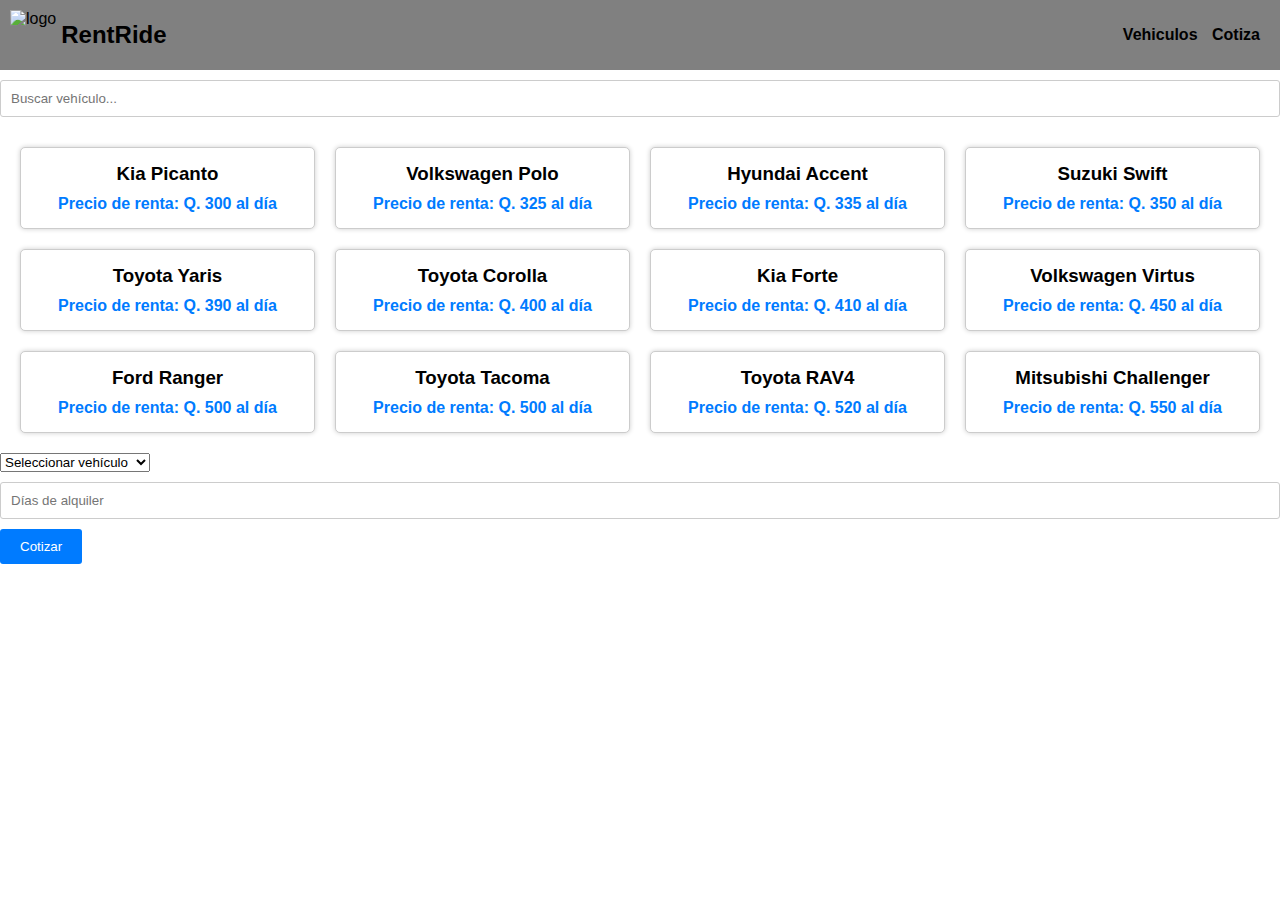
==== page.html @ ec5d3be3 "agregando cambios solicitados por el tutor" ====
<!DOCTYPE html>
<html lang="en">
<head>
    <meta charset="UTF-8">
    <meta name="viewport" content="width=device-width, initial-scale=1.0">
    <title>RendRide</title>
    <link rel="stylesheet" href="/style.css">
</head>
<body class="body-page">
    <header>        
        <div class="logo">            
            <img src="./assets/logo6.png" alt="logo">
            <h2 class="nombre">RentRide</h2>
        </div>        
        <nav>
            <a href="" class="nav-link">Vehiculos</a>
            <a href="" class="nav-link">Cotiza</a>
        </nav>
    </header>
    <div class="contenedor-busqueda">
        <input type="text" id="busqueda" placeholder="Buscar vehículo...">
    </div>
    <div class="contenedor-tarjetas">

    </div>
    <div>
        <select id="seleccionarvehiculo">
            <option value="">Seleccionar vehículo</option>
            <option value="300">Kia Picanto</option>
            <option value="325">Volkswagen Polo</option>
            <option value="335">Hyundai Accent</option>
            <option value="350">Suzuki Swift</option>
            <option value="390">Toyota Yaris</option>
            <option value="400">Toyota Corolla</option>
            <option value="500">Ford Ranger</option>
            <option value="500">Toyota Tacoma</option>
            <option value="520">Toyota RAV4</option>
            <option value="550">Mitsubishi Challenger</option>
        </select>
        <input type="number" id="dias" placeholder="Días de alquiler">
        <button id="cotizarboton">Cotizar</button>
        <div id="cotizaciones" class="contenedor-cotizaciones"></div>
    </div>
    <script src="/main.js"></script>
</body>
</html>
---- style.css ----
* {
    margin: 0;
    padding: 0;
    box-sizing: border-box;
}

.body-logueo {
    margin: 0;
    font-family: Arial, sans-serif;
    display: flex;
    justify-content: center;
    align-items: center;
    min-height: 100vh;
    background-color: #f4f4f4;
}

.contenedor-logueo {
    background-color: #ffffff;
    padding: 20px;
    border-radius: 5px;
    box-shadow: 0px 0px 10px rgba(0, 0, 0, 0.2);
    text-align: center;
}

input {
    display: block;
    width: 100%;
    padding: 10px;
    margin: 10px 0;
    border: 1px solid #ccc;
    border-radius: 3px;
}

button {
    background-color: #007bff;
    color: white;
    border: none;
    border-radius: 3px;
    padding: 10px 20px;
    cursor: pointer;
}

.error-message {
    color: red;
    margin-top: 10px;
    display: none;
}

.body-page {
    font-family: sans-serif;
    margin: 0;
}

a {
    text-decoration: none;
    color: black;
}

header {
    display: flex;
    height: 70px;
    background-color: gray;
    justify-content: space-between;
    align-items: center;
    padding: 10px;
}

.logo {
    display: flex;
    align-items: center;
}

.logo img {
    height: 50px;
    margin-right: 5px;
}

nav a {
    font-weight: 600;
    padding-right: 10px;
}

nav a:hover {
    color: white;
}

.contenedor-tarjetas {
    display: grid;
    grid-template-columns: repeat(auto-fit, minmax(250px, 1fr));
    gap: 20px;
    padding: 20px;
}

.tarjetas {
    background-color: #fff;
    border: 1px solid #ccc;
    border-radius: 5px;
    padding: 15px;
    box-shadow: 0px 0px 5px rgba(0, 0, 0, 0.2);
    text-align: center;
}

.tarjetas h3 {
    margin-bottom: 10px;
}

.tarjetas p {
    color: #007bff;
    font-weight: bold;
}
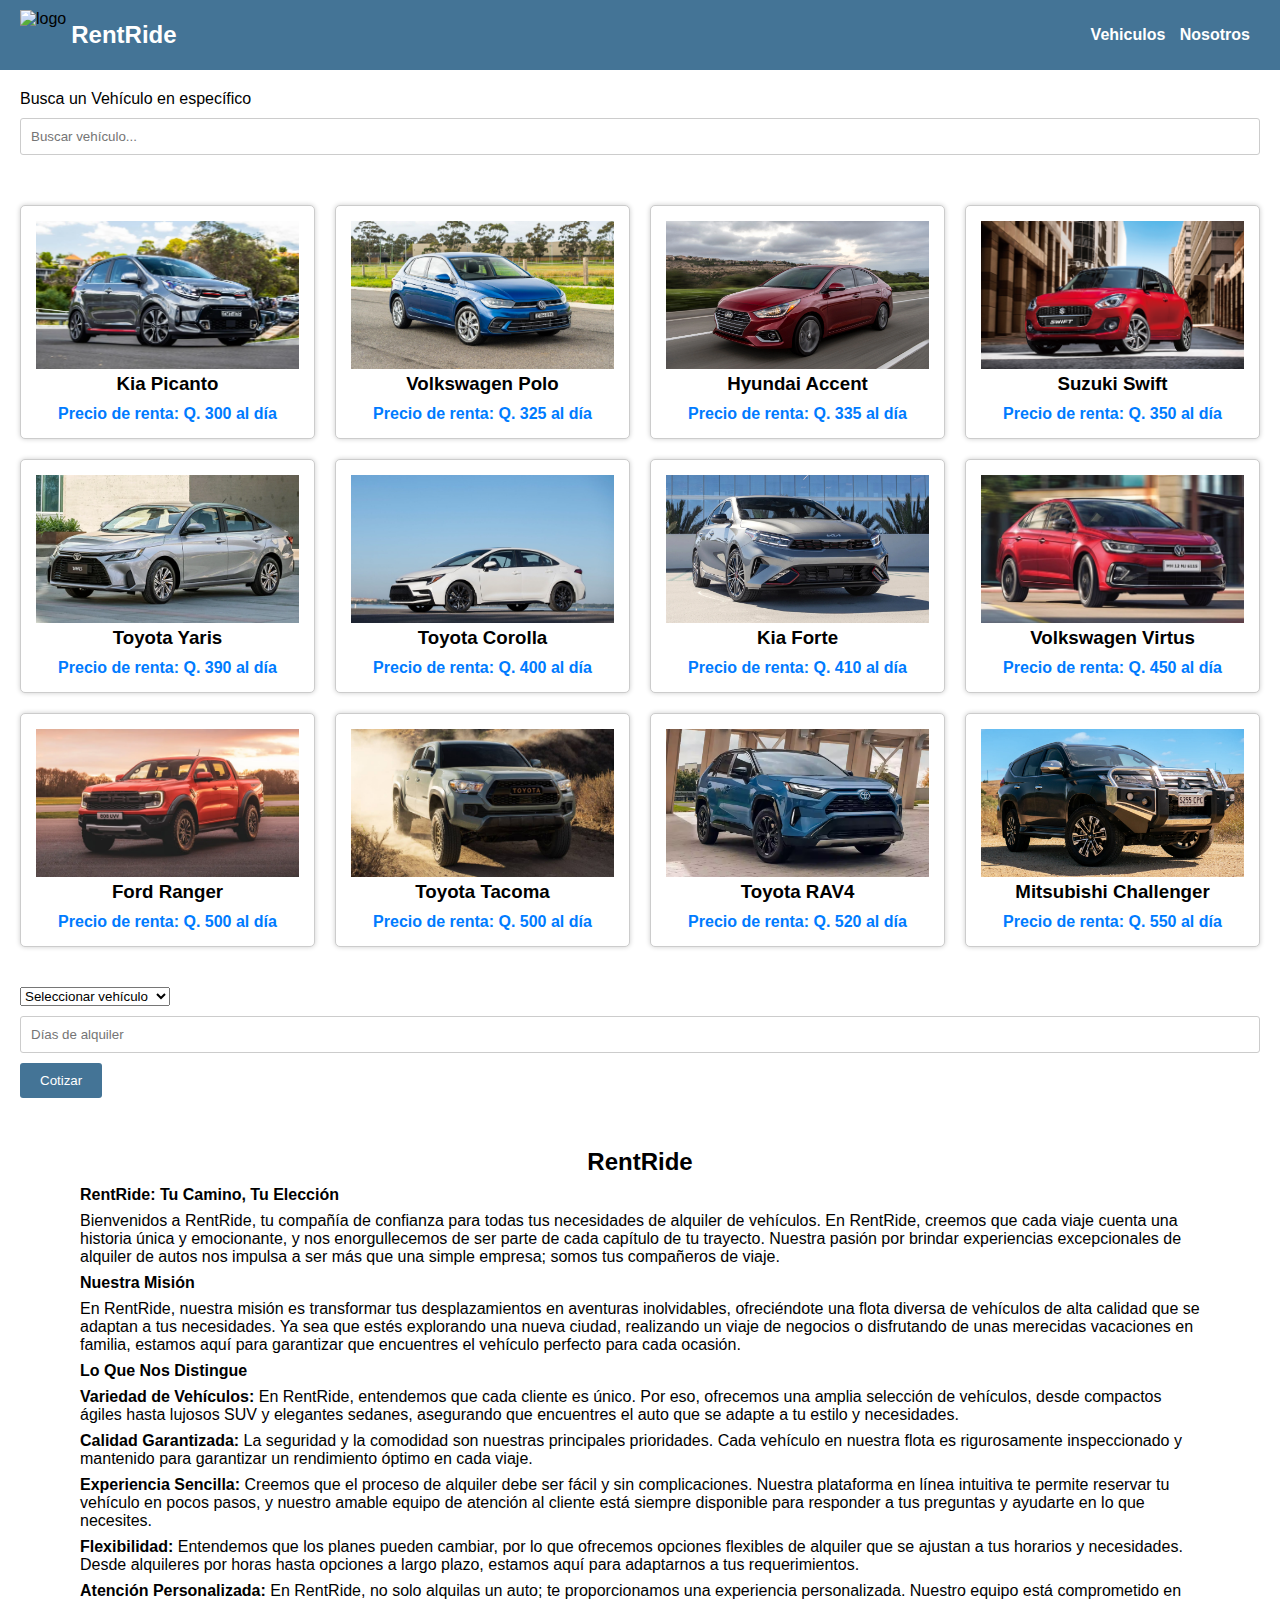
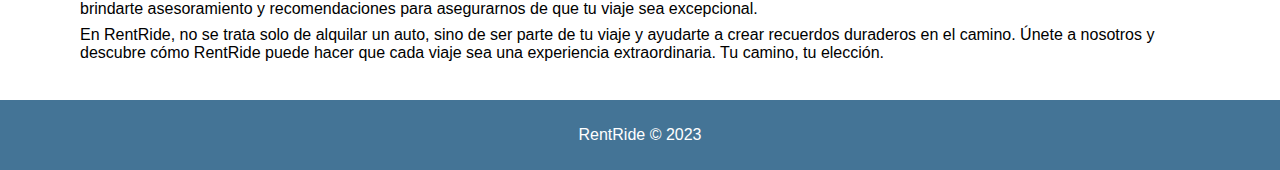
==== commit e6e6dcef: "proyecto final completo" ====
--- a/page.html
+++ b/page.html
@@ -1,29 +1,33 @@
 <!DOCTYPE html>
 <html lang="en">
+
 <head>
     <meta charset="UTF-8">
     <meta name="viewport" content="width=device-width, initial-scale=1.0">
-    <title>RendRide</title>
+    <title>RentRide</title>
     <link rel="stylesheet" href="/style.css">
+    <link rel="stylesheet" href="https://cdn.jsdelivr.net/npm/glightbox/dist/css/glightbox.min.css" />
 </head>
+
 <body class="body-page">
-    <header>        
-        <div class="logo">            
+    <header>
+        <div class="logo">
             <img src="./assets/logo6.png" alt="logo">
             <h2 class="nombre">RentRide</h2>
-        </div>        
+        </div>
         <nav>
-            <a href="" class="nav-link">Vehiculos</a>
-            <a href="" class="nav-link">Cotiza</a>
+            <a href="#tarjetas" class="nav-link">Vehiculos</a>
+            <a href="#nosotros" class="nav-link">Nosotros</a>
         </nav>
     </header>
     <div class="contenedor-busqueda">
+        <P>Busca un Vehículo en específico</P>
         <input type="text" id="busqueda" placeholder="Buscar vehículo...">
     </div>
-    <div class="contenedor-tarjetas">
+    <div class="contenedor-tarjetas" id="tarjetas">
 
     </div>
-    <div>
+    <div class="cotizacion">
         <select id="seleccionarvehiculo">
             <option value="">Seleccionar vehículo</option>
             <option value="300">Kia Picanto</option>
@@ -32,6 +36,8 @@
             <option value="350">Suzuki Swift</option>
             <option value="390">Toyota Yaris</option>
             <option value="400">Toyota Corolla</option>
+            <option value="410">Kia Forte</option>
+            <option value="450">Volkswagen Virtus</option>
             <option value="500">Ford Ranger</option>
             <option value="500">Toyota Tacoma</option>
             <option value="520">Toyota RAV4</option>
@@ -41,6 +47,31 @@
         <button id="cotizarboton">Cotizar</button>
         <div id="cotizaciones" class="contenedor-cotizaciones"></div>
     </div>
+    <div class="nosotros" id="nosotros">
+        <article>
+            <h2>RentRide</h2>
+            <p><strong>RentRide: Tu Camino, Tu Elección</strong></p>
+            <p>Bienvenidos a RentRide, tu compañía de confianza para todas tus necesidades de alquiler de vehículos. En RentRide, creemos que cada viaje cuenta una historia única y emocionante, y nos enorgullecemos de ser parte de cada capítulo de tu trayecto. Nuestra pasión por brindar experiencias excepcionales de alquiler de autos nos impulsa a ser más que una simple empresa; somos tus compañeros de viaje.</p>
+            <p><strong>Nuestra Misión</strong></p>
+            <p>En RentRide, nuestra misión es transformar tus desplazamientos en aventuras inolvidables, ofreciéndote una flota diversa de vehículos de alta calidad que se adaptan a tus necesidades. Ya sea que estés explorando una nueva ciudad, realizando un viaje de negocios o disfrutando de unas merecidas vacaciones en familia, estamos aquí para garantizar que encuentres el vehículo perfecto para cada ocasión.</p>
+            <p><strong>Lo Que Nos Distingue</strong></p>
+            <p><strong>Variedad de Vehículos:</strong> En RentRide, entendemos que cada cliente es único. Por eso, ofrecemos una amplia selección de vehículos, desde compactos ágiles hasta lujosos SUV y elegantes sedanes, asegurando que encuentres el auto que se adapte a tu estilo y necesidades.</p>
+            <p><strong>Calidad Garantizada:</strong> La seguridad y la comodidad son nuestras principales prioridades. Cada vehículo en nuestra flota es rigurosamente inspeccionado y mantenido para garantizar un rendimiento óptimo en cada viaje.</p>
+            <p><strong>Experiencia Sencilla:</strong> Creemos que el proceso de alquiler debe ser fácil y sin complicaciones. Nuestra plataforma en línea intuitiva te permite reservar tu vehículo en pocos pasos, y nuestro amable equipo de atención al cliente está siempre disponible para responder a tus preguntas y ayudarte en lo que necesites.</p>
+            <p><strong>Flexibilidad:</strong> Entendemos que los planes pueden cambiar, por lo que ofrecemos opciones flexibles de alquiler que se ajustan a tus horarios y necesidades. Desde alquileres por horas hasta opciones a largo plazo, estamos aquí para adaptarnos a tus requerimientos.</p>
+            <p><strong>Atención Personalizada:</strong> En RentRide, no solo alquilas un auto; te proporcionamos una experiencia personalizada. Nuestro equipo está comprometido en brindarte asesoramiento y recomendaciones para asegurarnos de que tu viaje sea excepcional.</p>
+            <p>En RentRide, no se trata solo de alquilar un auto, sino de ser parte de tu viaje y ayudarte a crear recuerdos duraderos en el camino. Únete a nosotros y descubre cómo RentRide puede hacer que cada viaje sea una experiencia extraordinaria. Tu camino, tu elección.</p>
+        </article>
+    </div>
+    <div class="popup" id="popup">
+        <span class="popup-text">Recuerda que al alquilar un vehículo este tiene que ser devuelto en perfectas
+            condiciones, de no ser así habrá un cobro extra basado en el daño del vehículo.</span>
+    </div>
+    <footer>
+        <p>RentRide © 2023</p>
+    </footer>
+    <script src="https://cdn.jsdelivr.net/gh/mcstudios/glightbox/dist/js/glightbox.min.js"></script>
     <script src="/main.js"></script>
 </body>
+
 </html>--- a/style.css
+++ b/style.css
@@ -32,7 +32,7 @@
 }
 
 button {
-    background-color: #007bff;
+    background-color: #447496;
     color: white;
     border: none;
     border-radius: 3px;
@@ -59,10 +59,18 @@
 header {
     display: flex;
     height: 70px;
-    background-color: gray;
+    background-color: #447496;
     justify-content: space-between;
     align-items: center;
-    padding: 10px;
+    padding: 20px;
+}
+
+header h2 {
+    color: white;
+}
+
+header nav a {
+    color: white;
 }
 
 .logo {
@@ -81,7 +89,11 @@
 }
 
 nav a:hover {
-    color: white;
+    color: rgb(77, 77, 77);
+}
+
+.contenedor-busqueda {
+    padding: 20px;
 }
 
 .contenedor-tarjetas {
@@ -100,6 +112,12 @@
     text-align: center;
 }
 
+.tarjetas img {
+    aspect-ratio: 16/9;
+    object-fit: cover;
+    width: 100%;
+}
+
 .tarjetas h3 {
     margin-bottom: 10px;
 }
@@ -109,3 +127,50 @@
     font-weight: bold;
 }
 
+.cotizacion {
+    padding: 20px;
+}
+
+.contenedor-cotizaciones {
+    text-align: center;
+}
+.popup {
+    position: fixed;
+    bottom: 20px;
+    left: 20px;
+    background-color: rgba(0, 0, 0, 0.8);
+    color: white;
+    padding: 10px;
+    border-radius: 5px;
+    display: none;
+}
+
+.popup-text {
+    font-size: 14px;
+}
+
+.nosotros {
+    padding: 30px 80px 30px 80px;
+}
+
+.nosotros article h2 {
+    text-align: center;
+    padding-bottom: 10px;
+    color: black;
+}
+
+.nosotros article p {
+    padding-bottom: 8px;
+}
+
+footer {
+    display: flex;
+    justify-content: center;
+    align-items: center;
+    height: 70px;
+    background-color: #447496;
+}
+
+footer p {
+    color: white;
+}
